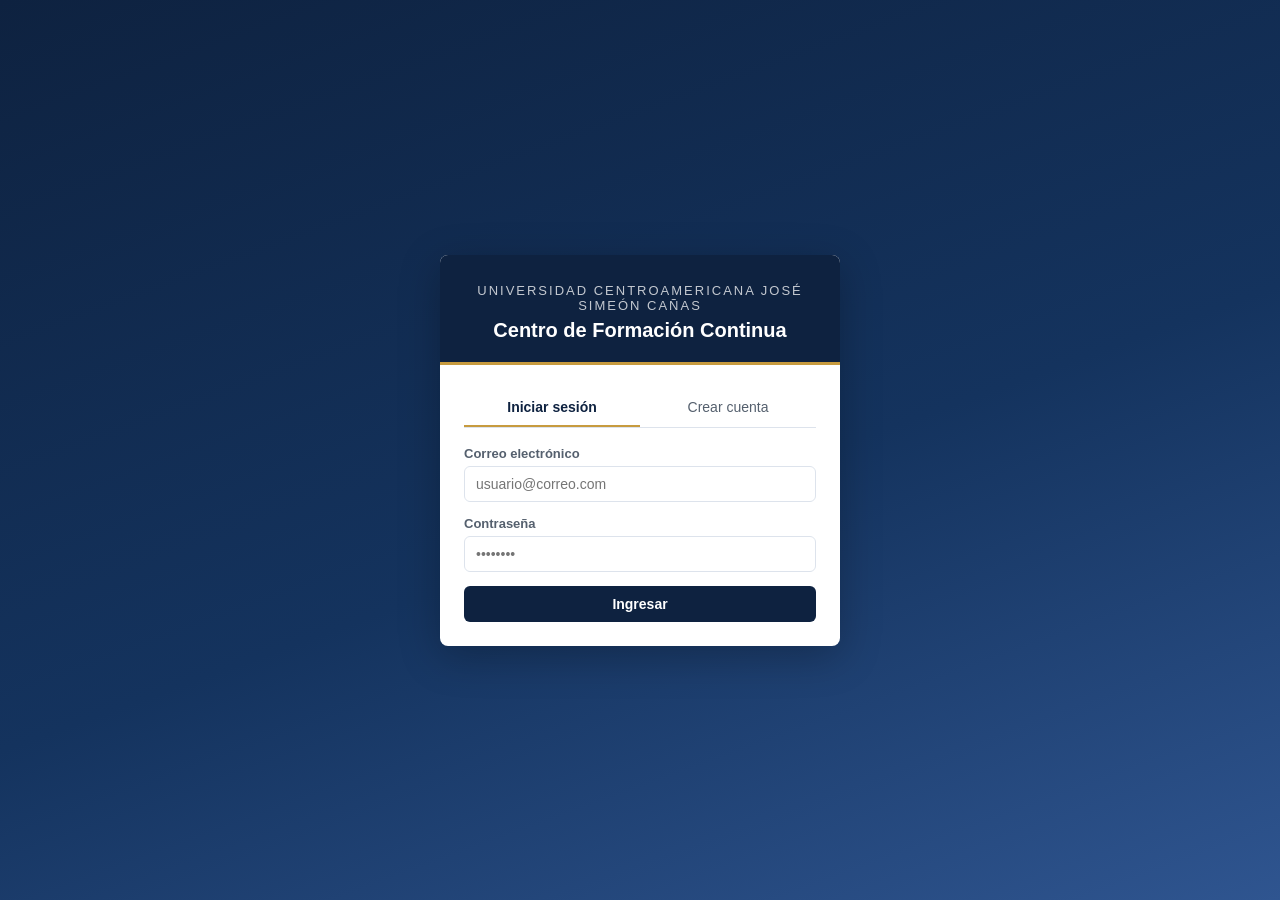
==== src/main/resources/static/index.html @ 16a605a7 "Estructura inicial del proyecto - Fase 1" ====
<!DOCTYPE html>
<html lang="es">
<head>
<meta charset="UTF-8">
<meta name="viewport" content="width=device-width, initial-scale=1.0">
<title>UCA-CFC Connect · Iniciar sesión</title>
<link rel="stylesheet" href="css/theme.css">
</head>
<body>

<div class="login-wrapper">
  <div class="login-card">
    <div class="login-header">
      <div class="marca">Universidad Centroamericana José Simeón Cañas</div>
      <h1>Centro de Formación Continua</h1>
    </div>
    <div class="login-body">

      <div class="tabs">
        <button class="tab-btn activo" id="tabLoginBtn" onclick="mostrarTab('login')">Iniciar sesión</button>
        <button class="tab-btn" id="tabRegistroBtn" onclick="mostrarTab('registro')">Crear cuenta</button>
      </div>

      <div id="loginError" class="error-box"></div>
      <div id="loginOk" class="ok-box"></div>

      <form id="formLogin">
        <div class="form-group">
          <label for="loginEmail">Correo electrónico</label>
          <input type="email" id="loginEmail" required placeholder="usuario@correo.com">
        </div>
        <div class="form-group">
          <label for="loginPassword">Contraseña</label>
          <input type="password" id="loginPassword" required placeholder="••••••••">
        </div>
        <button type="submit" class="btn btn-primario">Ingresar</button>
      </form>

      <form id="formRegistro" style="display:none">
        <div class="form-group">
          <label for="regNombre">Nombre completo</label>
          <input type="text" id="regNombre" required placeholder="Nombre y apellido">
        </div>
        <div class="form-group">
          <label for="regEmail">Correo electrónico</label>
          <input type="email" id="regEmail" required placeholder="usuario@correo.com">
        </div>
        <div class="form-group">
          <label for="regPassword">Contraseña</label>
          <input type="password" id="regPassword" required minlength="6" placeholder="Mínimo 6 caracteres">
        </div>
        <div class="form-hint" style="margin-bottom:14px">
          Las cuentas nuevas se crean con rol Cliente. Cuentas de personal (administración,
          recepción, contabilidad) las crea un administrador desde el sistema.
        </div>
        <button type="submit" class="btn btn-primario">Crear cuenta</button>
      </form>

    </div>
  </div>
</div>

<script src="js/api.js"></script>
<script src="js/login.js"></script>
</body>
</html>
---- src/main/resources/static/css/theme.css ----
:root {
  --azul-oscuro: #0e2240;
  --azul: #14335e;
  --azul-claro: #2f5590;
  --dorado: #c79b3f;
  --negro: #1a1a1a;
  --gris-fondo: #f4f6f9;
  --gris-borde: #dde3ec;
  --gris-texto: #55606e;
  --blanco: #ffffff;
  --rojo: #b3261e;
  --verde: #1e7d43;
  --radio: 8px;
  --sombra: 0 2px 10px rgba(14, 34, 64, 0.08);
}

* { box-sizing: border-box; }

body {
  margin: 0;
  font-family: "Segoe UI", Arial, sans-serif;
  background: var(--gris-fondo);
  color: var(--negro);
}

/* ===== Pantalla de login ===== */
.login-wrapper {
  min-height: 100vh;
  display: flex;
  align-items: center;
  justify-content: center;
  background: linear-gradient(160deg, var(--azul-oscuro) 0%, var(--azul) 55%, var(--azul-claro) 100%);
  padding: 20px;
}

.login-card {
  background: var(--blanco);
  border-radius: var(--radio);
  box-shadow: 0 10px 40px rgba(0,0,0,0.25);
  width: 100%;
  max-width: 400px;
  overflow: hidden;
}

.login-header {
  background: var(--azul-oscuro);
  color: var(--blanco);
  padding: 28px 24px 20px;
  text-align: center;
  border-bottom: 3px solid var(--dorado);
}

.login-header .marca {
  font-size: 13px;
  letter-spacing: 2px;
  opacity: 0.75;
  text-transform: uppercase;
}

.login-header h1 {
  margin: 6px 0 0;
  font-size: 20px;
  font-weight: 600;
}

.login-body { padding: 24px; }

.tabs { display: flex; margin-bottom: 18px; border-bottom: 1px solid var(--gris-borde); }
.tab-btn {
  flex: 1; background: none; border: none; padding: 10px 0; cursor: pointer;
  font-size: 14px; color: var(--gris-texto); border-bottom: 2px solid transparent;
}
.tab-btn.activo { color: var(--azul-oscuro); border-bottom-color: var(--dorado); font-weight: 600; }

.form-group { margin-bottom: 14px; }
.form-group label { display: block; font-size: 13px; margin-bottom: 5px; color: var(--gris-texto); font-weight: 600; }
.form-group input, .form-group select, .form-group textarea {
  width: 100%; padding: 9px 11px; border: 1px solid var(--gris-borde); border-radius: 6px;
  font-size: 14px; font-family: inherit;
}
.form-group input:focus, .form-group select:focus, .form-group textarea:focus {
  outline: none; border-color: var(--azul-claro);
}
.form-hint { font-size: 12px; color: var(--gris-texto); margin-top: 4px; }

.btn {
  display: inline-block; padding: 10px 18px; border: none; border-radius: 6px;
  font-size: 14px; font-weight: 600; cursor: pointer; text-align: center;
}
.btn-primario { background: var(--azul-oscuro); color: var(--blanco); width: 100%; }
.btn-primario:hover { background: var(--azul); }
.btn-dorado { background: var(--dorado); color: var(--negro); }
.btn-dorado:hover { filter: brightness(0.95); }
.btn-secundario { background: var(--gris-borde); color: var(--negro); }
.btn-peligro { background: var(--rojo); color: var(--blanco); }
.btn-pequeno { padding: 5px 10px; font-size: 12px; }

.error-box {
  background: #fdecea; color: var(--rojo); border: 1px solid #f5c6c3;
  padding: 9px 12px; border-radius: 6px; font-size: 13px; margin-bottom: 14px; display: none;
}
.error-box.visible { display: block; }
.ok-box {
  background: #eaf7ef; color: var(--verde); border: 1px solid #bfe8cf;
  padding: 9px 12px; border-radius: 6px; font-size: 13px; margin-bottom: 14px; display: none;
}
.ok-box.visible { display: block; }

/* ===== Shell de la app ===== */
.app-shell { display: flex; min-height: 100vh; }

.sidebar {
  width: 250px; background: var(--azul-oscuro); color: var(--blanco);
  display: flex; flex-direction: column; flex-shrink: 0;
}
.sidebar-header {
  padding: 20px 18px; border-bottom: 1px solid rgba(255,255,255,0.12);
}
.sidebar-header .marca { font-size: 11px; letter-spacing: 1.5px; opacity: 0.7; text-transform: uppercase; }
.sidebar-header h2 { margin: 4px 0 0; font-size: 16px; }

.nav-grupo { padding: 14px 10px 4px; font-size: 11px; text-transform: uppercase; letter-spacing: 1px; color: rgba(255,255,255,0.45); }
.nav-item {
  display: block; padding: 9px 18px; color: rgba(255,255,255,0.85); text-decoration: none;
  font-size: 14px; cursor: pointer; border-left: 3px solid transparent;
}
.nav-item:hover { background: rgba(255,255,255,0.06); }
.nav-item.activo { background: rgba(255,255,255,0.1); border-left-color: var(--dorado); font-weight: 600; }

.sidebar-footer { margin-top: auto; padding: 16px 18px; border-top: 1px solid rgba(255,255,255,0.12); }
.sidebar-footer .usuario-nombre { font-size: 13px; font-weight: 600; }
.sidebar-footer .usuario-rol { font-size: 11px; opacity: 0.7; margin-bottom: 10px; }

.main { flex: 1; display: flex; flex-direction: column; min-width: 0; }
.topbar {
  background: var(--blanco); border-bottom: 1px solid var(--gris-borde);
  padding: 14px 26px; display: flex; align-items: center; justify-content: space-between;
}
.topbar h1 { margin: 0; font-size: 19px; }
.content { padding: 24px 26px; overflow-y: auto; }

.card { background: var(--blanco); border-radius: var(--radio); box-shadow: var(--sombra); padding: 18px; margin-bottom: 18px; }

.toolbar { display: flex; justify-content: space-between; align-items: center; margin-bottom: 14px; flex-wrap: wrap; gap: 10px; }
.filtros { display: flex; gap: 10px; align-items: flex-end; flex-wrap: wrap; }
.filtros .form-group { margin-bottom: 0; min-width: 150px; }

table { width: 100%; border-collapse: collapse; font-size: 13.5px; }
thead th {
  text-align: left; padding: 10px 12px; background: var(--gris-fondo); color: var(--gris-texto);
  border-bottom: 2px solid var(--gris-borde); font-weight: 600; white-space: nowrap;
}
tbody td { padding: 10px 12px; border-bottom: 1px solid var(--gris-borde); vertical-align: middle; }
tbody tr:hover { background: #fafbfd; }
.acciones-col { white-space: nowrap; text-align: right; }
.acciones-col .btn { margin-left: 6px; }

.badge {
  display: inline-block; padding: 3px 9px; border-radius: 20px; font-size: 11.5px; font-weight: 600;
}
.badge-pendiente { background: #fff4dd; color: #8a6100; }
.badge-confirmada, .badge-aprobada, .badge-pagado, .badge-reservado, .badge-activo { background: #eaf7ef; color: var(--verde); }
.badge-cancelada, .badge-rechazada, .badge-cancelado { background: #fdecea; color: var(--rojo); }
.badge-parcial, .badge-en_proceso { background: #e8eefc; color: #2857c9; }
.badge-finalizada, .badge-completado, .badge-atendida { background: #ececec; color: #555; }
.badge-inactivo { background: #ececec; color: #777; }

.vacio { text-align: center; color: var(--gris-texto); padding: 30px; font-size: 14px; }
.cargando { text-align: center; color: var(--gris-texto); padding: 30px; font-size: 14px; }

/* ===== Modal de formulario ===== */
.modal-overlay {
  position: fixed; inset: 0; background: rgba(14,34,64,0.45);
  display: none; align-items: flex-start; justify-content: center; padding: 40px 16px;
  overflow-y: auto; z-index: 50;
}
.modal-overlay.visible { display: flex; }
.modal {
  background: var(--blanco); border-radius: var(--radio); width: 100%; max-width: 520px;
  box-shadow: 0 20px 60px rgba(0,0,0,0.3);
}
.modal-header {
  padding: 16px 20px; border-bottom: 1px solid var(--gris-borde);
  display: flex; justify-content: space-between; align-items: center;
}
.modal-header h3 { margin: 0; font-size: 16px; }
.modal-header .cerrar { cursor: pointer; background: none; border: none; font-size: 20px; color: var(--gris-texto); }
.modal-body { padding: 20px; max-height: 65vh; overflow-y: auto; }
.modal-footer { padding: 14px 20px; border-top: 1px solid var(--gris-borde); display: flex; justify-content: flex-end; gap: 10px; }

.grid-2 { display: grid; grid-template-columns: 1fr 1fr; gap: 12px; }
@media (max-width: 560px) { .grid-2 { grid-template-columns: 1fr; } .sidebar { width: 210px; } }
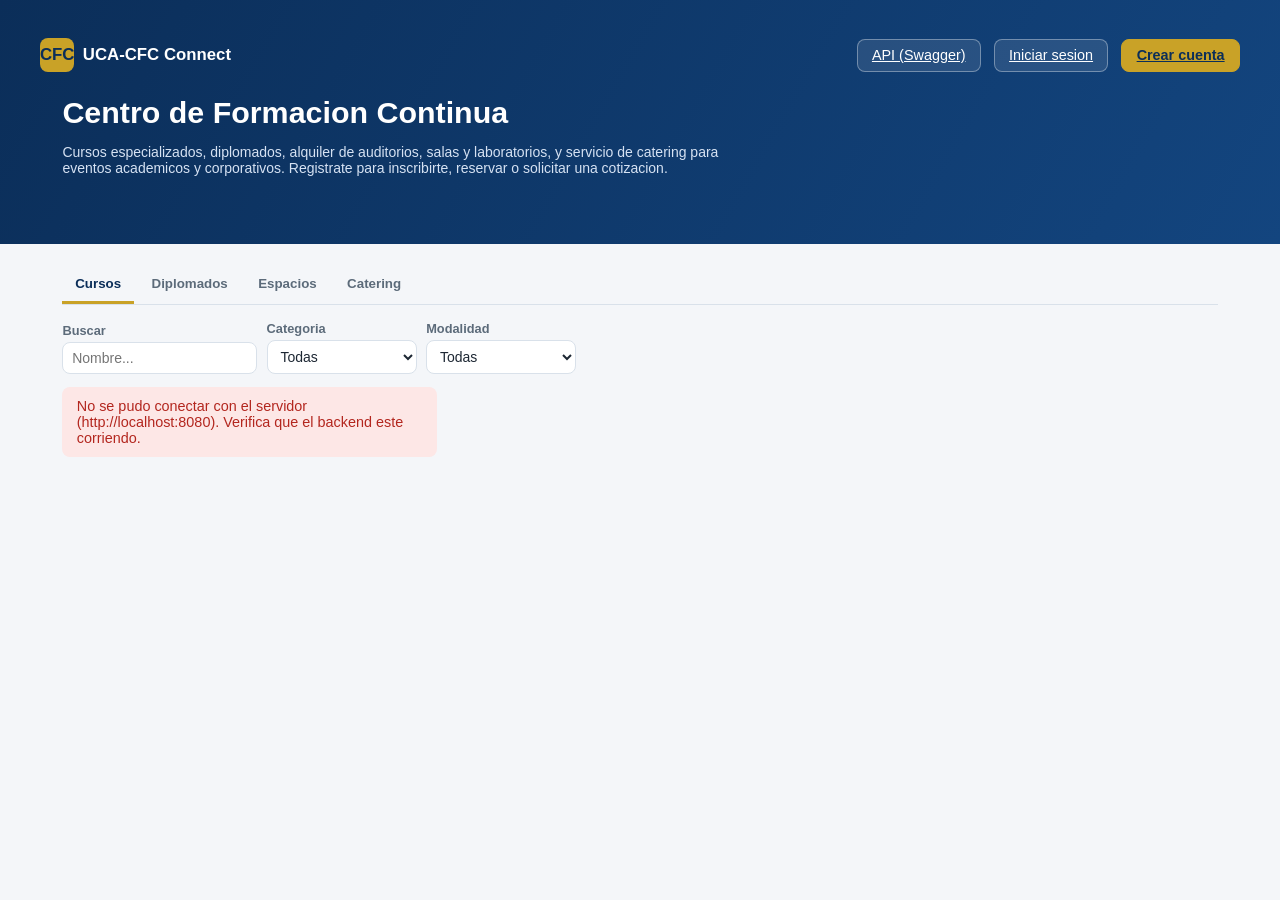
==== commit 08ffa165: "feat(frontend): login, menu por rol, usuarios, roles, perfil, inicio y reportes" ====
--- a/src/main/resources/static/index.html
+++ b/src/main/resources/static/index.html
@@ -1,66 +1,44 @@
-<!DOCTYPE html>
+<!doctype html>
 <html lang="es">
 <head>
-<meta charset="UTF-8">
-<meta name="viewport" content="width=device-width, initial-scale=1.0">
-<title>UCA-CFC Connect · Iniciar sesión</title>
-<link rel="stylesheet" href="css/theme.css">
+  <meta charset="utf-8">
+  <meta name="viewport" content="width=device-width, initial-scale=1">
+  <title>UCA-CFC Connect - Centro de Formacion Continua</title>
+  <link rel="stylesheet" href="css/styles.css">
 </head>
 <body>
-
-<div class="login-wrapper">
-  <div class="login-card">
-    <div class="login-header">
-      <div class="marca">Universidad Centroamericana José Simeón Cañas</div>
-      <h1>Centro de Formación Continua</h1>
-    </div>
-    <div class="login-body">
-
-      <div class="tabs">
-        <button class="tab-btn activo" id="tabLoginBtn" onclick="mostrarTab('login')">Iniciar sesión</button>
-        <button class="tab-btn" id="tabRegistroBtn" onclick="mostrarTab('registro')">Crear cuenta</button>
-      </div>
-
-      <div id="loginError" class="error-box"></div>
-      <div id="loginOk" class="ok-box"></div>
-
-      <form id="formLogin">
-        <div class="form-group">
-          <label for="loginEmail">Correo electrónico</label>
-          <input type="email" id="loginEmail" required placeholder="usuario@correo.com">
-        </div>
-        <div class="form-group">
-          <label for="loginPassword">Contraseña</label>
-          <input type="password" id="loginPassword" required placeholder="••••••••">
-        </div>
-        <button type="submit" class="btn btn-primario">Ingresar</button>
-      </form>
-
-      <form id="formRegistro" style="display:none">
-        <div class="form-group">
-          <label for="regNombre">Nombre completo</label>
-          <input type="text" id="regNombre" required placeholder="Nombre y apellido">
-        </div>
-        <div class="form-group">
-          <label for="regEmail">Correo electrónico</label>
-          <input type="email" id="regEmail" required placeholder="usuario@correo.com">
-        </div>
-        <div class="form-group">
-          <label for="regPassword">Contraseña</label>
-          <input type="password" id="regPassword" required minlength="6" placeholder="Mínimo 6 caracteres">
-        </div>
-        <div class="form-hint" style="margin-bottom:14px">
-          Las cuentas nuevas se crean con rol Cliente. Cuentas de personal (administración,
-          recepción, contabilidad) las crea un administrador desde el sistema.
-        </div>
-        <button type="submit" class="btn btn-primario">Crear cuenta</button>
-      </form>
-
-    </div>
+<header class="hero">
+  <nav class="publico-nav">
+    <div class="brand" style="margin:0"><div class="logo">CFC</div><div>UCA-CFC Connect</div></div>
+    <div class="spacer"></div>
+    <a class="btn" id="lnkSwagger" href="swagger-ui.html" target="_blank">API (Swagger)</a>
+    <a class="btn" href="login.html" id="btnEntrar">Iniciar sesion</a>
+    <a class="btn btn-primary" href="login.html?tab=registro">Crear cuenta</a>
+  </nav>
+  <div class="contenedor" style="padding-top:0">
+    <h1>Centro de Formacion Continua</h1>
+    <p>Cursos especializados, diplomados, alquiler de auditorios, salas y laboratorios, y servicio de catering para eventos
+      academicos y corporativos. Registrate para inscribirte, reservar o solicitar una cotizacion.</p>
   </div>
-</div>
-
+</header>
+<main class="contenedor">
+  <div class="tabs" id="tabs">
+    <button class="tab activo" data-tab="cursos">Cursos</button>
+    <button class="tab" data-tab="diplomados">Diplomados</button>
+    <button class="tab" data-tab="espacios">Espacios</button>
+    <button class="tab" data-tab="catering">Catering</button>
+  </div>
+  <div class="filtros" id="filtros">
+    <div class="campo"><label>Buscar</label><input id="q" placeholder="Nombre..."></div>
+    <div class="campo"><label>Categoria</label><select id="categoria"><option value="">Todas</option></select></div>
+    <div class="campo"><label>Modalidad</label><select id="modalidad"><option value="">Todas</option></select></div>
+  </div>
+  <div class="grid grid-3" id="resultado"></div>
+</main>
+<div id="toasts"></div>
+<script src="js/config.js"></script>
 <script src="js/api.js"></script>
-<script src="js/login.js"></script>
+<script src="js/ui.js"></script>
+<script src="js/publico.js"></script>
 </body>
 </html>
--- a/src/main/resources/static/css/styles.css
+++ b/src/main/resources/static/css/styles.css
@@ -0,0 +1,190 @@
+/* UCA-CFC Connect - estilos (sin frameworks) */
+:root {
+  --azul: #0b2e59; --azul-2: #13457f; --azul-claro: #e8eef7; --oro: #c9a227;
+  --texto: #1d2733; --suave: #5c6b7a; --borde: #d9e1ea; --fondo: #f4f6f9; --blanco: #fff;
+  --ok: #1e7b4c; --ok-bg: #e3f4ea; --warn: #9a6b00; --warn-bg: #fff4d6; --err: #b3261e; --err-bg: #fde7e6;
+  --info: #1f5fa8; --info-bg: #e5effa; --gris-bg: #eceff3;
+  --radio: 10px; --sombra: 0 2px 10px rgba(11, 46, 89, .08);
+}
+* { box-sizing: border-box; }
+html, body { margin: 0; }
+body { font-family: "Segoe UI", Roboto, Arial, sans-serif; color: var(--texto); background: var(--fondo); font-size: 14px; }
+a { color: var(--azul-2); }
+h1, h2, h3 { margin: 0 0 .6rem; color: var(--azul); }
+h1 { font-size: 1.5rem; } h2 { font-size: 1.2rem; } h3 { font-size: 1rem; }
+.muted { color: var(--suave); }
+.small { font-size: .85em; }
+.right { text-align: right; }
+.row { display: flex; gap: .6rem; align-items: center; flex-wrap: wrap; }
+.spacer { flex: 1; }
+.hidden { display: none !important; }
+
+/* Botones */
+.btn { border: 1px solid var(--borde); background: var(--blanco); color: var(--texto); padding: .45rem .9rem;
+  border-radius: 8px; cursor: pointer; font-size: .9rem; line-height: 1.2; white-space: nowrap; }
+.btn:hover { border-color: var(--azul-2); }
+.btn:disabled { opacity: .5; cursor: not-allowed; }
+.btn-primary { background: var(--azul); color: #fff; border-color: var(--azul); }
+.btn-primary:hover { background: var(--azul-2); }
+.btn-ok { background: var(--ok); color: #fff; border-color: var(--ok); }
+.btn-danger { background: var(--blanco); color: var(--err); border-color: #efb8b4; }
+.btn-danger:hover { background: var(--err-bg); }
+.btn-link { border: none; background: none; color: var(--azul-2); padding: .2rem .3rem; text-decoration: underline; }
+.btn-sm { padding: .25rem .55rem; font-size: .8rem; }
+
+/* Layout app */
+.layout { display: grid; grid-template-columns: 240px 1fr; min-height: 100vh; }
+.sidebar { background: var(--azul); color: #dfe8f5; padding: 1rem .75rem; position: sticky; top: 0; height: 100vh; overflow-y: auto; }
+.brand { display: flex; align-items: center; gap: .55rem; color: #fff; font-weight: 700; font-size: 1.05rem; margin: 0 .25rem 1.2rem; }
+.brand .logo { width: 34px; height: 34px; border-radius: 8px; background: var(--oro); color: var(--azul); display: grid; place-items: center; font-weight: 800; }
+.nav-group { margin: 1rem .4rem .35rem; font-size: .72rem; text-transform: uppercase; letter-spacing: .06em; color: #9db3d1; }
+.nav-item { display: block; padding: .5rem .7rem; border-radius: 8px; color: #e6eef9; text-decoration: none; cursor: pointer; }
+.nav-item:hover { background: rgba(255, 255, 255, .08); }
+.nav-item.activo { background: rgba(255, 255, 255, .16); color: #fff; font-weight: 600; }
+.main { min-width: 0; }
+.topbar { background: var(--blanco); border-bottom: 1px solid var(--borde); padding: .7rem 1.3rem; display: flex; align-items: center; gap: 1rem; position: sticky; top: 0; z-index: 5; }
+.topbar .user { text-align: right; line-height: 1.2; }
+.topbar .rol { font-size: .75rem; color: var(--suave); }
+.content { padding: 1.3rem; max-width: 1400px; }
+.menu-toggle { display: none; }
+
+/* Tarjetas */
+.card { background: var(--blanco); border: 1px solid var(--borde); border-radius: var(--radio); padding: 1rem 1.1rem; box-shadow: var(--sombra); }
+.card + .card { margin-top: 1rem; }
+.grid { display: grid; gap: 1rem; }
+.grid-2 { grid-template-columns: repeat(2, minmax(0, 1fr)); }
+.grid-3 { grid-template-columns: repeat(3, minmax(0, 1fr)); }
+.grid-4 { grid-template-columns: repeat(4, minmax(0, 1fr)); }
+.kpi { padding: .9rem 1rem; }
+.kpi .valor { font-size: 1.6rem; font-weight: 700; color: var(--azul); }
+.kpi .etiqueta { color: var(--suave); font-size: .82rem; }
+.page-head { display: flex; align-items: flex-end; gap: 1rem; margin-bottom: 1rem; flex-wrap: wrap; }
+.page-head p { margin: .1rem 0 0; color: var(--suave); }
+
+/* Filtros */
+.filtros { display: flex; flex-wrap: wrap; gap: .6rem; align-items: flex-end; margin-bottom: .8rem; }
+.filtros .campo { min-width: 150px; }
+
+/* Formularios */
+.campo { display: flex; flex-direction: column; gap: .25rem; }
+.campo label { font-size: .8rem; font-weight: 600; color: var(--suave); }
+.campo .req { color: var(--err); }
+.campo .ayuda { font-size: .75rem; color: var(--suave); }
+input, select, textarea { font: inherit; padding: .45rem .55rem; border: 1px solid var(--borde); border-radius: 8px; background: #fff; color: var(--texto); width: 100%; }
+input:focus, select:focus, textarea:focus { outline: 2px solid #9cc0ea; border-color: var(--azul-2); }
+textarea { min-height: 70px; resize: vertical; }
+.form-grid { display: grid; grid-template-columns: repeat(2, minmax(0, 1fr)); gap: .8rem 1rem; }
+.form-grid .full { grid-column: 1 / -1; }
+.checkbox { flex-direction: row; align-items: center; gap: .5rem; }
+.checkbox input { width: auto; }
+.campo.invalido input, .campo.invalido select, .campo.invalido textarea { border-color: var(--err); }
+.campo .error-campo { color: var(--err); font-size: .75rem; }
+
+/* Tabla */
+.tabla-wrap { overflow-x: auto; }
+table { width: 100%; border-collapse: collapse; background: var(--blanco); }
+th, td { padding: .55rem .6rem; border-bottom: 1px solid var(--borde); text-align: left; vertical-align: top; }
+th { font-size: .78rem; text-transform: uppercase; letter-spacing: .03em; color: var(--suave); background: #f8fafc; white-space: nowrap; }
+th.ordenable { cursor: pointer; user-select: none; }
+th.ordenable:hover { color: var(--azul-2); }
+tr:hover td { background: #fbfcfe; }
+td.acciones { white-space: nowrap; text-align: right; }
+td.acciones .btn + .btn { margin-left: .25rem; }
+.vacio { padding: 2rem; text-align: center; color: var(--suave); }
+.paginacion { display: flex; align-items: center; gap: .5rem; justify-content: flex-end; padding-top: .7rem; flex-wrap: wrap; }
+.paginacion select { width: auto; }
+
+/* Badges */
+.badge { display: inline-block; padding: .15rem .55rem; border-radius: 999px; font-size: .74rem; font-weight: 600; background: var(--gris-bg); color: var(--suave); white-space: nowrap; }
+.b-ok { background: var(--ok-bg); color: var(--ok); }
+.b-warn { background: var(--warn-bg); color: var(--warn); }
+.b-err { background: var(--err-bg); color: var(--err); }
+.b-info { background: var(--info-bg); color: var(--info); }
+
+/* Alertas */
+.alerta { padding: .7rem .9rem; border-radius: 8px; margin-bottom: .8rem; font-size: .9rem; }
+.alerta ul { margin: .3rem 0 0 1.1rem; padding: 0; }
+.alerta-error { background: var(--err-bg); color: var(--err); }
+.alerta-ok { background: var(--ok-bg); color: var(--ok); }
+.alerta-info { background: var(--info-bg); color: var(--info); }
+
+/* Modal */
+.modal-fondo { position: fixed; inset: 0; background: rgba(15, 25, 40, .45); display: flex; align-items: flex-start; justify-content: center; padding: 4vh 1rem; z-index: 50; overflow-y: auto; }
+.modal { background: var(--blanco); border-radius: 12px; width: 100%; max-width: 720px; box-shadow: 0 18px 50px rgba(0, 0, 0, .25); }
+.modal.grande { max-width: 980px; }
+.modal-head { display: flex; align-items: center; padding: 1rem 1.2rem; border-bottom: 1px solid var(--borde); }
+.modal-head h2 { margin: 0; flex: 1; }
+.modal-body { padding: 1.1rem 1.2rem; }
+.modal-foot { display: flex; justify-content: flex-end; gap: .5rem; padding: .9rem 1.2rem; border-top: 1px solid var(--borde); }
+.cerrar { border: none; background: none; font-size: 1.4rem; cursor: pointer; color: var(--suave); }
+
+/* Toasts */
+#toasts { position: fixed; right: 1rem; bottom: 1rem; display: flex; flex-direction: column; gap: .5rem; z-index: 100; }
+.toast { background: var(--azul); color: #fff; padding: .7rem 1rem; border-radius: 8px; box-shadow: var(--sombra); max-width: 420px; }
+.toast.error { background: var(--err); }
+.toast.ok { background: var(--ok); }
+
+/* Detalle */
+.detalle { display: grid; grid-template-columns: repeat(2, minmax(0, 1fr)); gap: .4rem 1.2rem; }
+.detalle div { padding: .25rem 0; border-bottom: 1px dashed var(--borde); }
+.detalle b { display: block; font-size: .75rem; color: var(--suave); font-weight: 600; }
+.lista-simple { margin: 0; padding-left: 1.1rem; }
+
+/* Sesiones / items editor */
+.filas-editor .fila { display: grid; gap: .5rem; align-items: end; margin-bottom: .5rem; }
+.fila-sesion { grid-template-columns: 1fr 1fr auto; }
+.fila-item { grid-template-columns: 1.1fr 1.6fr .6fr .8fr 1.4fr auto; }
+.caja { border: 1px dashed var(--borde); border-radius: 8px; padding: .8rem; background: #fafcff; }
+
+/* Calendario */
+.cal { display: grid; grid-template-columns: repeat(7, minmax(0, 1fr)); border-top: 1px solid var(--borde); border-left: 1px solid var(--borde); }
+.cal .dia-nombre { background: #f8fafc; font-size: .75rem; font-weight: 700; text-transform: uppercase; color: var(--suave); padding: .4rem; border-right: 1px solid var(--borde); border-bottom: 1px solid var(--borde); }
+.cal .dia { min-height: 110px; padding: .3rem; border-right: 1px solid var(--borde); border-bottom: 1px solid var(--borde); background: #fff; }
+.cal .dia.fuera { background: #f7f8fa; color: #aab4c0; }
+.cal .dia.hoy { outline: 2px solid var(--oro); outline-offset: -2px; }
+.cal .num { font-size: .78rem; font-weight: 700; margin-bottom: .2rem; }
+.evt { display: block; font-size: .72rem; padding: .15rem .3rem; border-radius: 4px; margin-bottom: 2px; cursor: pointer; overflow: hidden; text-overflow: ellipsis; white-space: nowrap; border-left: 3px solid; }
+.evt-CURSO { background: #e5effa; border-color: #1f5fa8; }
+.evt-DIPLOMADO { background: #efe7fb; border-color: #6a3db8; }
+.evt-EVENTO { background: #fff4d6; border-color: #c9a227; }
+.evt-ALQUILER { background: #e3f4ea; border-color: #1e7b4c; }
+.evt-CATERING { background: #fde9df; border-color: #c25a1b; }
+.leyenda { display: flex; gap: .8rem; flex-wrap: wrap; font-size: .78rem; }
+.leyenda span { display: inline-flex; align-items: center; gap: .3rem; }
+.leyenda i { width: 12px; height: 12px; border-radius: 3px; display: inline-block; }
+
+/* Publico / login */
+.hero { background: linear-gradient(120deg, var(--azul), var(--azul-2)); color: #fff; padding: 2.4rem 1.5rem 2rem; }
+.hero h1 { color: #fff; font-size: 1.9rem; }
+.hero p { color: #d6e2f3; max-width: 680px; }
+.publico-nav { display: flex; align-items: center; gap: .8rem; max-width: 1200px; margin: 0 auto 1.4rem; }
+.publico-nav .btn { background: rgba(255, 255, 255, .1); color: #fff; border-color: rgba(255, 255, 255, .35); }
+.publico-nav .btn-primary { background: var(--oro); color: var(--azul); border-color: var(--oro); font-weight: 700; }
+.contenedor { max-width: 1200px; margin: 0 auto; padding: 1.4rem; }
+.oferta-card h3 { margin-bottom: .2rem; }
+.oferta-card .meta { font-size: .82rem; color: var(--suave); margin: .3rem 0; }
+.precio { font-size: 1.15rem; font-weight: 700; color: var(--azul); }
+.auth-wrap { min-height: 100vh; display: grid; place-items: center; padding: 1.5rem; background: linear-gradient(140deg, var(--azul) 0, var(--azul-2) 55%, var(--fondo) 55%); }
+.auth-card { width: 100%; max-width: 560px; }
+.tabs { display: flex; gap: .3rem; border-bottom: 1px solid var(--borde); margin-bottom: 1rem; flex-wrap: wrap; }
+.tab { border: none; background: none; padding: .6rem .8rem; cursor: pointer; color: var(--suave); border-bottom: 3px solid transparent; font-weight: 600; }
+.tab.activo { color: var(--azul); border-color: var(--oro); }
+
+/* Comprobante (impresion) */
+.comprobante { border: 2px solid var(--azul); border-radius: 10px; padding: 1.2rem; }
+.comprobante .encabezado { display: flex; justify-content: space-between; border-bottom: 1px solid var(--borde); padding-bottom: .6rem; margin-bottom: .8rem; }
+@media print {
+  body * { visibility: hidden; }
+  .imprimible, .imprimible * { visibility: visible; }
+  .imprimible { position: absolute; left: 0; top: 0; width: 100%; }
+}
+
+@media (max-width: 900px) {
+  .layout { grid-template-columns: 1fr; }
+  .sidebar { position: fixed; left: -260px; width: 240px; z-index: 40; transition: left .2s; }
+  .sidebar.abierto { left: 0; }
+  .menu-toggle { display: inline-block; }
+  .grid-2, .grid-3, .grid-4, .form-grid, .detalle { grid-template-columns: 1fr; }
+  .fila-item { grid-template-columns: 1fr 1fr; }
+  .content { padding: 1rem; }
+}
